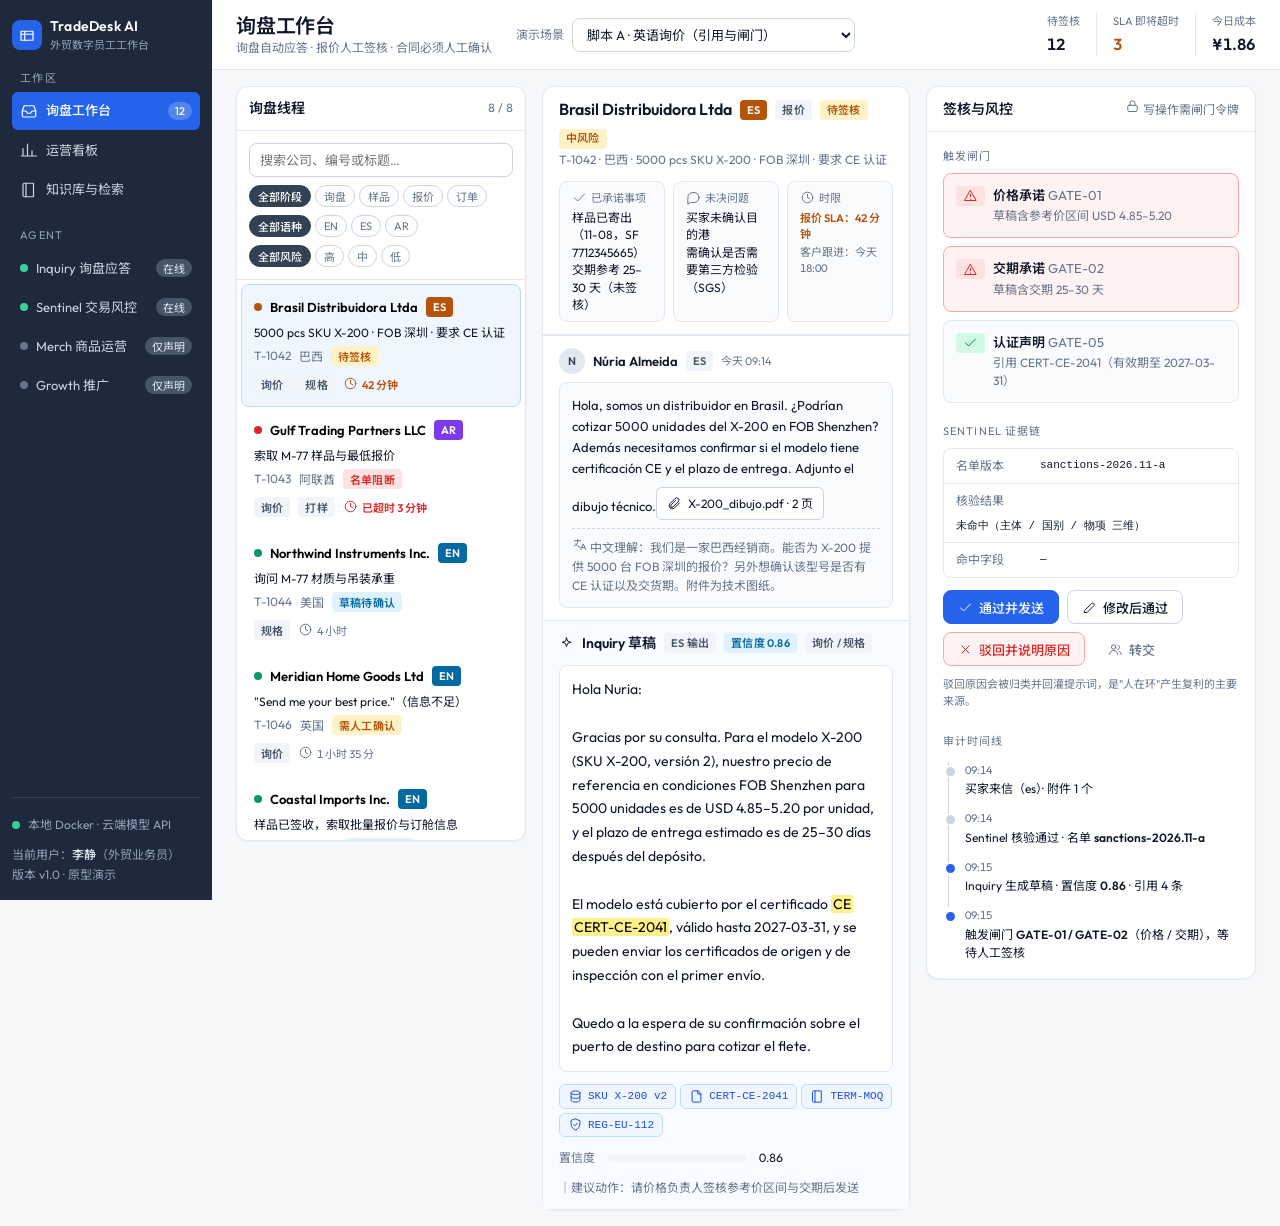
==== ui-prototype/index.html @ 77fba2d0 "S1: 时间维度骨架（状态机 + SQLite/PostgreSQL 双后端 + 11 条人审闸门 + 闸门令牌 + 审计哈希链） - domain: 8 状态枚举、线程状态/承诺台账/草稿/引用/令" ====
<!DOCTYPE html>
<html lang="zh-CN">
<head>
<meta charset="utf-8">
<meta name="viewport" content="width=device-width, initial-scale=1">
<title>询盘工作台 · TradeDesk AI Workbench</title>
<meta name="description" content="外贸业务员的 AI 数字员工工作台 —— 询盘应答 Agent（Inquiry）、交易风控 Agent（Sentinel）与人工签核闸门的原型界面">
<link rel="preconnect" href="https://fonts.googleapis.com">
<link rel="preconnect" href="https://fonts.gstatic.com" crossorigin>
<link href="https://fonts.googleapis.com/css2?family=Outfit:wght@400;500;600;700&family=Noto+Sans+SC:wght@400;500;700&display=swap" rel="stylesheet">
<link rel="stylesheet" href="assets/styles.css">
</head>
<body>
<div class="app">
  <!-- 左侧导航 -->
  <aside class="rail">
    <div class="brand">
      <div class="brand-mark" aria-hidden="true">
        <svg class="icon" viewBox="0 0 24 24" fill="none" stroke="currentColor" stroke-width="1.7" stroke-linecap="round" stroke-linejoin="round"><path d="M4 7h16v12H4z"/><path d="M4 11h16M9 7v12"/></svg>
      </div>
      <div>
        <div class="brand-name">TradeDesk AI</div>
        <div class="brand-sub">外贸数字员工工作台</div>
      </div>
    </div>

    <nav class="nav" aria-label="主导航">
      <div class="rail-label">工作区</div>
      <a href="index.html" aria-current="page"><svg class="icon" viewBox="0 0 24 24" fill="none" stroke="currentColor" stroke-width="1.6" stroke-linecap="round" stroke-linejoin="round"><path d="M3 12h5l2 3h4l2-3h5M3 12l2.5-7h13L21 12v6a2 2 0 0 1-2 2H5a2 2 0 0 1-2-2z"/></svg>询盘工作台<span class="count">12</span></a>
      <a href="dashboard.html"><svg class="icon" viewBox="0 0 24 24" fill="none" stroke="currentColor" stroke-width="1.6" stroke-linecap="round" stroke-linejoin="round"><path d="M4 20V10M10 20V4M16 20v-7M22 20H2"/></svg>运营看板</a>
      <a href="knowledge.html"><svg class="icon" viewBox="0 0 24 24" fill="none" stroke="currentColor" stroke-width="1.6" stroke-linecap="round" stroke-linejoin="round"><path d="M4 5a2 2 0 0 1 2-2h12v18H6a2 2 0 0 1-2-2z"/><path d="M8 3v18"/></svg>知识库与检索</a>

      <div class="rail-label" style="margin-top:16px">Agent</div>
      <button type="button"><span class="dot dot-live" aria-hidden="true"></span>Inquiry 询盘应答<span class="count">在线</span></button>
      <button type="button"><span class="dot dot-live" aria-hidden="true"></span>Sentinel 交易风控<span class="count">在线</span></button>
      <button type="button"><span class="dot dot-decl" aria-hidden="true"></span>Merch 商品运营<span class="count">仅声明</span></button>
      <button type="button"><span class="dot dot-decl" aria-hidden="true"></span>Growth 推广<span class="count">仅声明</span></button>
    </nav>

    <div class="rail-foot">
      <div class="agent-chip"><span class="dot dot-live" aria-hidden="true"></span><span>本地 Docker · 云端模型 API</span></div>
      <div style="margin-top:6px">当前用户：<b>李静</b>（外贸业务员）</div>
      <div style="margin-top:2px">版本 v1.0 · 原型演示</div>
    </div>
  </aside>

  <main class="main">
    <!-- 顶栏 -->
    <header class="topbar">
      <div>
        <h1>询盘工作台</h1>
        <div class="sub">询盘自动应答 · 报价人工签核 · 合同必须人工确认</div>
      </div>

      <div class="demo-select">
        <label for="demo-script">演示场景</label>
        <select class="select" id="demo-script"></select>
      </div>

      <div class="kpis">
        <div class="kpi">
          <span class="kpi-label">待签核</span>
          <span class="kpi-value" id="kpi-pending">12</span>
        </div>
        <div class="kpi">
          <span class="kpi-label">SLA 即将超时</span>
          <span class="kpi-value warn" id="kpi-sla">3</span>
        </div>
        <div class="kpi">
          <span class="kpi-label">今日成本</span>
          <span class="kpi-value" id="kpi-cost">¥1.86 <small>/ 预算 ¥2.40</small></span>
        </div>
      </div>
    </header>

    <!-- 三栏工作区 -->
    <div class="workbench">
      <!-- 左：线程看板 -->
      <section class="pane pane-threads" aria-label="询盘线程看板">
        <div class="pane-hd">
          <h2>询盘线程</h2>
          <span class="count" id="thread-count"></span>
        </div>
        <div class="filters">
          <div class="field">
            <label class="sr-only" for="thread-search">搜索线程</label>
            <input class="input" id="thread-search" type="search" placeholder="搜索公司、编号或标题…">
          </div>
          <div class="filter-row" data-group="stage" role="group" aria-label="按阶段筛选">
            <button class="chip" aria-pressed="true" data-value="all">全部阶段</button>
            <button class="chip" aria-pressed="false" data-value="INQUIRY">询盘</button>
            <button class="chip" aria-pressed="false" data-value="SAMPLING">样品</button>
            <button class="chip" aria-pressed="false" data-value="QUOTING">报价</button>
            <button class="chip" aria-pressed="false" data-value="ORDERED">订单</button>
          </div>
          <div class="filter-row" data-group="lang" role="group" aria-label="按语种筛选">
            <button class="chip" aria-pressed="true" data-value="all">全部语种</button>
            <button class="chip" aria-pressed="false" data-value="en">EN</button>
            <button class="chip" aria-pressed="false" data-value="es">ES</button>
            <button class="chip" aria-pressed="false" data-value="ar">AR</button>
          </div>
          <div class="filter-row" data-group="risk" role="group" aria-label="按风险筛选">
            <button class="chip" aria-pressed="true" data-value="all">全部风险</button>
            <button class="chip" aria-pressed="false" data-value="high">高</button>
            <button class="chip" aria-pressed="false" data-value="mid">中</button>
            <button class="chip" aria-pressed="false" data-value="low">低</button>
          </div>
        </div>
        <ul class="threads" id="thread-list" role="listbox" aria-label="询盘线程列表" tabindex="0"></ul>
      </section>

      <!-- 中：会话与草稿 -->
      <section class="pane conversation" id="conversation" aria-label="会话与草稿"></section>

      <!-- 右：签核与风控 -->
      <section class="pane" id="review" aria-label="签核与风控"></section>
    </div>
  </main>
</div>
<div class="toast-host" aria-live="polite"></div>
<script src="assets/data.js"></script>
<script src="assets/app.js"></script>
</body>
</html>
---- ui-prototype/assets/styles.css ----
/* ============================================================
   TradeDesk AI Workbench — 设计令牌
   依据 ui-ux-pro-max 生成的 design-system/tradedesk-ai-workbench/MASTER.md
   Density 8/10（密集型工作台）· Variance 5/10 · Motion 4/10
   配色：检索所得 "Industrial slate + stock green" 运营控制台方案
   （替换 MASTER 的 AI 紫：合规类高密度界面需要冷静中性底 + 高对比语义色）
   ============================================================ */
:root{
  /* 主色：石板灰（结构） */
  --color-primary:#334155;        --color-on-primary:#FFFFFF;
  --color-primary-strong:#1E293B;
  --color-secondary:#475569;      --color-on-secondary:#FFFFFF;
  /* 动作色：链接蓝（唯一用于可点击主操作） */
  --color-accent:#2563EB;         --color-on-accent:#FFFFFF;
  /* 语义色 */
  --color-success:#059669;        --color-on-success:#FFFFFF;
  --color-warning:#B45309;        --color-on-warning:#FFFFFF;
  --color-destructive:#DC2626;    --color-on-destructive:#FFFFFF;
  --color-info:#0369A1;           --color-on-info:#FFFFFF;
  /* 中性 */
  --color-background:#F6F7F9;
  --color-surface:#FFFFFF;
  --color-surface-alt:#FAFBFC;
  --color-foreground:#0F172A;
  --color-card-foreground:#0F172A;
  --color-muted:#F1F5F9;
  --color-muted-foreground:#64748B;
  --color-border:#E2E8F0;
  --color-border-strong:#CBD5E1;
  --color-ring:#2563EB;
  /* 语种标签色 */
  --lang-en:#0369A1; --lang-es:#B45309; --lang-ar:#7C3AED;
  /* 间距（density 8） */
  --space-xs:2px; --space-sm:4px; --space-md:8px; --space-lg:12px;
  --space-xl:16px; --space-2xl:24px; --space-3xl:32px;
  /* 圆角 */
  --radius-sm:6px; --radius-md:8px; --radius-lg:12px;
  /* 阴影 */
  --shadow-sm:0 1px 2px rgba(0,0,0,.05);
  --shadow-md:0 4px 6px rgba(0,0,0,.08);
  --shadow-lg:0 10px 15px rgba(0,0,0,.1);
  --shadow-xl:0 20px 25px rgba(0,0,0,.12);
  /* 字体 */
  --font-sans:"Outfit","Noto Sans SC",-apple-system,"Segoe UI","Microsoft YaHei",sans-serif;
  --font-mono:"JetBrains Mono","Cascadia Mono",Consolas,"Courier New",monospace;
  --fs-xs:11px; --fs-sm:12px; --fs-base:13px; --fs-md:14px; --fs-lg:16px; --fs-xl:20px;
  /* 层级 */
  --z-nav:20; --z-sticky:30; --z-drawer:40; --z-toast:50;
}
*{box-sizing:border-box}
html,body{height:100%}
body{
  margin:0; font-family:var(--font-sans); font-size:var(--fs-base); line-height:1.5;
  color:var(--color-foreground); background:var(--color-background);
  -webkit-font-smoothing:antialiased;
}
h1,h2,h3,h4{margin:0; font-weight:600; line-height:1.35}
p{margin:0}
a{color:var(--color-accent); text-decoration:none}
a:hover{text-decoration:underline}
button{font-family:inherit; font-size:inherit}
:focus-visible{outline:2px solid var(--color-ring); outline-offset:2px; border-radius:4px}
::selection{background:#BFDBFE}
.icon{width:18px;height:18px;flex:none;stroke:currentColor;fill:none;stroke-width:1.6;stroke-linecap:round;stroke-linejoin:round}
.icon-sm{width:15px;height:15px}
.icon-lg{width:22px;height:22px}
.sr-only{position:absolute;width:1px;height:1px;padding:0;margin:-1px;overflow:hidden;clip:rect(0,0,0,0);white-space:nowrap;border:0}

/* ---------- 布局骨架 ---------- */
.app{display:grid; grid-template-columns:212px 1fr; min-height:100vh}
.rail{
  background:var(--color-primary-strong); color:#E2E8F0; display:flex; flex-direction:column;
  padding:var(--space-xl) var(--space-lg); gap:var(--space-xl); position:sticky; top:0; height:100vh; z-index:var(--z-nav);
}
.brand{display:flex; align-items:center; gap:var(--space-md)}
.brand-mark{width:30px;height:30px;border-radius:var(--radius-md);background:var(--color-accent);display:grid;place-items:center;color:#fff;flex:none}
.brand-name{font-size:var(--fs-md);font-weight:600;color:#fff;letter-spacing:.2px}
.brand-sub{font-size:var(--fs-xs);color:#94A3B8}
.rail-label{font-size:var(--fs-xs);letter-spacing:.12em;text-transform:uppercase;color:#94A3B8;padding:0 var(--space-md) var(--space-sm)}
.nav{display:flex;flex-direction:column;gap:2px}
.nav a,.nav button{
  display:flex;align-items:center;gap:var(--space-md);padding:9px var(--space-md);border-radius:var(--radius-sm);
  color:#CBD5E1;text-decoration:none;font-size:var(--fs-base);cursor:pointer;border:0;background:none;text-align:left;width:100%;
  transition:background 180ms ease,color 180ms ease;
}
.nav a:hover,.nav button:hover{background:#334155;color:#fff;text-decoration:none}
.nav a[aria-current="page"]{background:var(--color-accent);color:#fff;font-weight:500}
.nav .count{margin-left:auto;font-size:var(--fs-xs);background:#475569;color:#E2E8F0;border-radius:999px;padding:1px 7px}
.nav a[aria-current="page"] .count{background:rgba(255,255,255,.22);color:#fff}
.rail-foot{margin-top:auto;border-top:1px solid #334155;padding-top:var(--space-lg);font-size:var(--fs-sm);color:#94A3B8}
.rail-foot b{color:#E2E8F0;font-weight:500}
.agent-chip{display:flex;align-items:center;gap:var(--space-md);padding:6px 0}
.dot{width:8px;height:8px;border-radius:50%;flex:none}
.dot-live{background:#34D399}.dot-decl{background:#64748B}

.main{display:flex;flex-direction:column;min-width:0;min-height:100vh}

/* ---------- 顶栏 ---------- */
.topbar{
  position:sticky;top:0;z-index:var(--z-sticky);background:var(--color-surface);border-bottom:1px solid var(--color-border);
  padding:var(--space-lg) var(--space-2xl);display:flex;align-items:center;gap:var(--space-2xl);flex-wrap:wrap;
}
.topbar h1{font-size:var(--fs-xl);letter-spacing:-.2px}
.topbar .sub{font-size:var(--fs-sm);color:var(--color-muted-foreground)}
.kpis{display:flex;gap:var(--space-xl);margin-left:auto;flex-wrap:wrap}
.kpi{display:flex;flex-direction:column;gap:2px;padding-left:var(--space-xl);border-left:1px solid var(--color-border)}
.kpi:first-child{border-left:0;padding-left:0}
.kpi-label{font-size:var(--fs-xs);color:var(--color-muted-foreground);display:flex;align-items:center;gap:4px}
.kpi-value{font-size:var(--fs-lg);font-weight:600;font-variant-numeric:tabular-nums}
.kpi-value.warn{color:var(--color-warning)}
.kpi-value.danger{color:var(--color-destructive)}
.kpi-value small{font-size:var(--fs-sm);font-weight:400;color:var(--color-muted-foreground)}

/* ---------- 通用控件 ---------- */
.btn{
  display:inline-flex;align-items:center;justify-content:center;gap:6px;min-height:34px;padding:0 14px;
  border-radius:var(--radius-md);border:1px solid var(--color-border-strong);background:var(--color-surface);
  color:var(--color-foreground);font-size:var(--fs-base);font-weight:500;cursor:pointer;
  transition:background 180ms ease,border-color 180ms ease,box-shadow 180ms ease,color 180ms ease;
}
.btn:hover{background:var(--color-muted)}
.btn:active{box-shadow:inset 0 1px 2px rgba(0,0,0,.08)}
.btn[disabled]{opacity:.5;cursor:not-allowed}
.btn-primary{background:var(--color-accent);border-color:var(--color-accent);color:var(--color-on-accent)}
.btn-primary:hover{background:#1D4ED8;border-color:#1D4ED8}
.btn-danger{background:var(--color-destructive);border-color:var(--color-destructive);color:var(--color-on-destructive)}
.btn-danger:hover{background:#B91C1C;border-color:#B91C1C}
.btn-danger-ghost{color:var(--color-destructive);border-color:#FCA5A5;background:#FEF2F2}
.btn-danger-ghost:hover{background:#FEE2E2}
.btn-sm{min-height:28px;padding:0 10px;font-size:var(--fs-sm)}
.btn-ghost{border-color:transparent;background:transparent;color:var(--color-muted-foreground)}
.btn-ghost:hover{background:var(--color-muted);color:var(--color-foreground)}
.input,.select{
  width:100%;min-height:34px;padding:6px 10px;border:1px solid var(--color-border-strong);border-radius:var(--radius-md);
  background:var(--color-surface);color:var(--color-foreground);font-size:var(--fs-base);font-family:inherit;
  transition:border-color 180ms ease,box-shadow 180ms ease;
}
.input:focus,.select:focus{outline:none;border-color:var(--color-accent);box-shadow:0 0 0 3px rgba(37,99,235,.16)}
label{font-size:var(--fs-sm);color:var(--color-muted-foreground)}
.field{display:flex;flex-direction:column;gap:var(--space-sm)}

.chip{
  display:inline-flex;align-items:center;gap:4px;height:24px;padding:0 9px;border-radius:999px;
  border:1px solid var(--color-border-strong);background:var(--color-surface);color:var(--color-muted-foreground);
  font-size:var(--fs-sm);cursor:pointer;transition:background 180ms ease,border-color 180ms ease,color 180ms ease;
}
.chip:hover{background:var(--color-muted);color:var(--color-foreground)}
.chip[aria-pressed="true"]{background:var(--color-primary);border-color:var(--color-primary);color:#fff;font-weight:500}
.badge{
  display:inline-flex;align-items:center;gap:3px;height:20px;padding:0 7px;border-radius:4px;
  font-size:var(--fs-xs);font-weight:600;letter-spacing:.02em;white-space:nowrap;
}
.badge-neutral{background:var(--color-muted);color:#475569}
.badge-info{background:#E0F2FE;color:var(--color-info)}
.badge-success{background:#D1FAE5;color:#047857}
.badge-warning{background:#FEF3C7;color:var(--color-warning)}
.badge-danger{background:#FEE2E2;color:var(--color-destructive)}
.badge-lang{color:#fff}
.lang-en{background:var(--lang-en)}.lang-es{background:var(--lang-es)}.lang-ar{background:var(--lang-ar)}

.card{background:var(--color-surface);border:1px solid var(--color-border);border-radius:var(--radius-lg);box-shadow:var(--shadow-sm)}
.panel-hd{
  display:flex;align-items:center;gap:var(--space-md);padding:var(--space-lg) var(--space-xl);
  border-bottom:1px solid var(--color-border);
}
.panel-hd h2{font-size:var(--fs-md)}
.panel-hd .hint{font-size:var(--fs-sm);color:var(--color-muted-foreground);margin-left:auto}
.panel-body{padding:var(--space-xl)}
.section-title{font-size:var(--fs-xs);letter-spacing:.1em;text-transform:uppercase;color:var(--color-muted-foreground);margin-bottom:var(--space-md)}

/* ---------- 工作台三栏 ---------- */
.workbench{display:grid;grid-template-columns:320px minmax(0,1fr) 360px;gap:var(--space-xl);padding:var(--space-xl) var(--space-2xl);align-items:start}
.pane{background:var(--color-surface);border:1px solid var(--color-border);border-radius:var(--radius-lg);box-shadow:var(--shadow-sm);min-width:0}
.pane-hd{display:flex;align-items:center;gap:var(--space-md);padding:var(--space-lg) var(--space-lg);border-bottom:1px solid var(--color-border)}
.pane-hd h2{font-size:var(--fs-md)}
.pane-hd .count{margin-left:auto;font-size:var(--fs-sm);color:var(--color-muted-foreground);font-variant-numeric:tabular-nums}
.pane-body{padding:var(--space-lg)}

/* 线程看板 */
.filters{display:flex;flex-direction:column;gap:var(--space-md);padding:var(--space-lg);border-bottom:1px solid var(--color-border)}
.filter-row{display:flex;gap:var(--space-sm);flex-wrap:wrap}
.filter-row .chip{height:22px;font-size:var(--fs-xs);padding:0 8px}
.threads{list-style:none;margin:0;padding:var(--space-sm);max-height:calc(100vh - 340px);overflow:auto}
.thread{
  width:100%;text-align:left;border:1px solid transparent;border-radius:var(--radius-md);background:transparent;
  padding:var(--space-lg);cursor:pointer;display:flex;flex-direction:column;gap:6px;
  transition:background 180ms ease,border-color 180ms ease;
}
.thread:hover{background:var(--color-surface-alt);border-color:var(--color-border)}
.thread[aria-selected="true"]{background:#EFF6FF;border-color:#BFDBFE}
.thread-top{display:flex;align-items:center;gap:var(--space-md)}
.thread-co{font-weight:600;font-size:var(--fs-base);overflow:hidden;text-overflow:ellipsis;white-space:nowrap}
.thread-meta{display:flex;align-items:center;gap:var(--space-md);flex-wrap:wrap;font-size:var(--fs-sm);color:var(--color-muted-foreground)}
.thread-title{font-size:var(--fs-sm);color:var(--color-foreground);overflow:hidden;text-overflow:ellipsis;white-space:nowrap}
.thread-foot{display:flex;align-items:center;gap:var(--space-md);margin-top:2px}
.sla{display:inline-flex;align-items:center;gap:4px;font-size:var(--fs-xs);font-variant-numeric:tabular-nums}
.sla-ok{color:var(--color-muted-foreground)}.sla-warn{color:var(--color-warning);font-weight:600}.sla-over{color:var(--color-destructive);font-weight:600}
.risk-dot{width:8px;height:8px;border-radius:50%;flex:none}
.risk-low{background:var(--color-success)}.risk-mid{background:var(--color-warning)}.risk-high{background:var(--color-destructive)}

/* 会话与草稿 */
.conversation{display:flex;flex-direction:column}
.conv-head{padding:var(--space-lg) var(--space-xl);border-bottom:1px solid var(--color-border)}
.conv-title{display:flex;align-items:center;gap:var(--space-md);flex-wrap:wrap}
.conv-title h2{font-size:var(--fs-lg)}
.conv-sub{font-size:var(--fs-sm);color:var(--color-muted-foreground);margin-top:2px}
.ctx-strip{display:grid;grid-template-columns:repeat(3,1fr);gap:var(--space-md);margin-top:var(--space-lg)}
.ctx-cell{background:var(--color-surface-alt);border:1px solid var(--color-border);border-radius:var(--radius-md);padding:var(--space-md) var(--space-lg)}
.ctx-cell .k{font-size:var(--fs-xs);color:var(--color-muted-foreground);display:flex;align-items:center;gap:4px}
.ctx-cell .v{font-size:var(--fs-sm);margin-top:3px;line-height:1.45}
.msg{padding:var(--space-lg) var(--space-xl);border-top:1px solid var(--color-border)}
.msg:first-of-type{border-top:0}
.msg-role{display:flex;align-items:center;gap:var(--space-md);margin-bottom:var(--space-md)}
.avatar{width:26px;height:26px;border-radius:50%;display:grid;place-items:center;font-size:var(--fs-xs);font-weight:600;flex:none}
.avatar-buyer{background:#E2E8F0;color:#334155}.avatar-agent{background:#DBEAFE;color:#1D4ED8}
.msg-name{font-weight:600;font-size:var(--fs-base)}
.msg-time{font-size:var(--fs-xs);color:var(--color-muted-foreground)}
.bubble{background:var(--color-surface-alt);border:1px solid var(--color-border);border-radius:var(--radius-md);padding:var(--space-lg);font-size:var(--fs-base);line-height:1.6}
.bubble-ar{direction:rtl;text-align:right;font-size:var(--fs-md);line-height:1.9}
.trans{font-size:var(--fs-sm);color:var(--color-muted-foreground);margin-top:var(--space-md);padding-top:var(--space-md);border-top:1px dashed var(--color-border-strong)}
.attach{display:inline-flex;align-items:center;gap:6px;margin-top:var(--space-md);padding:6px 10px;border:1px solid var(--color-border-strong);border-radius:var(--radius-sm);background:var(--color-surface);font-size:var(--fs-sm);cursor:pointer}
.attach:hover{background:var(--color-muted)}

.draft{padding:var(--space-lg) var(--space-xl);border-top:1px solid var(--color-border);background:#F8FBFF}
.draft-hd{display:flex;align-items:center;gap:var(--space-md);margin-bottom:var(--space-lg);flex-wrap:wrap}
.draft-hd h3{font-size:var(--fs-md)}
.draft-body{background:var(--color-surface);border:1px solid var(--color-border);border-radius:var(--radius-md);padding:var(--space-lg);line-height:1.7;font-size:var(--fs-md);white-space:pre-wrap}
.draft-body mark{background:#FEF08A;padding:0 2px;border-radius:2px}
.citation{display:flex;flex-wrap:wrap;gap:var(--space-sm);margin-top:var(--space-lg)}
.cite{
  display:inline-flex;align-items:center;gap:5px;padding:3px 8px;border-radius:var(--radius-sm);
  background:#EFF6FF;border:1px solid #BFDBFE;color:#1D4ED8;font-family:var(--font-mono);font-size:var(--fs-xs);
  cursor:pointer;transition:background 180ms ease;
}
.cite:hover{background:#DBEAFE}
.cite.expired{background:#FEF2F2;border-color:#FECACA;color:#B91C1C;cursor:not-allowed}
.meta-row{display:flex;gap:var(--space-lg);flex-wrap:wrap;margin-top:var(--space-lg);align-items:center}
.conflict{display:flex;align-items:center;gap:var(--space-md);padding:var(--space-md) var(--space-lg);border-radius:var(--radius-md);background:#FEF2F2;border:1px solid #FECACA;color:#991B1B;font-size:var(--fs-sm)}
.conflict.low{background:#FFFBEB;border-color:#FDE68A;color:#92400E}
.suggest{display:flex;gap:var(--space-sm);flex-wrap:wrap;margin-top:var(--space-md)}

/* 签核与风控 */
.gates{display:flex;flex-direction:column;gap:var(--space-md)}
.gate{display:flex;gap:var(--space-md);align-items:flex-start;padding:var(--space-lg);border:1px solid var(--color-border);border-radius:var(--radius-md);background:var(--color-surface-alt)}
.gate.hit{border-color:#FCA5A5;background:#FEF2F2}
.gate .g-title{font-weight:600;font-size:var(--fs-base)}
.gate .g-desc{font-size:var(--fs-sm);color:var(--color-muted-foreground);margin-top:2px}
.evidence{margin-top:var(--space-md);border:1px solid var(--color-border);border-radius:var(--radius-md);overflow:hidden}
.evidence-row{display:flex;gap:var(--space-md);padding:var(--space-md) var(--space-lg);border-bottom:1px solid var(--color-border);font-size:var(--fs-sm);flex-wrap:wrap}
.evidence-row:last-child{border-bottom:0}
.evidence-row .k{color:var(--color-muted-foreground);min-width:76px}
.evidence-row .v{font-family:var(--font-mono);font-size:var(--fs-xs)}
.actions{display:flex;gap:var(--space-md);flex-wrap:wrap;margin-top:var(--space-lg)}
.timeline{list-style:none;margin:var(--space-lg) 0 0;padding:0}
.timeline li{position:relative;padding:0 0 var(--space-lg) var(--space-xl);border-left:1px solid var(--color-border-strong);margin-left:5px}
.timeline li:last-child{border-left-color:transparent;padding-bottom:0}
.timeline li::before{content:"";position:absolute;left:-5px;top:3px;width:9px;height:9px;border-radius:50%;background:var(--color-border-strong);border:2px solid var(--color-surface)}
.timeline li.is-accent::before{background:var(--color-accent)}
.timeline li.is-danger::before{background:var(--color-destructive)}
.tl-time{font-size:var(--fs-xs);color:var(--color-muted-foreground);font-variant-numeric:tabular-nums}
.tl-text{font-size:var(--fs-sm);margin-top:2px}
.tl-text b{font-weight:600}

/* 阻断态 */
.blocked{border:1px solid #FCA5A5;background:#FEF2F2;border-radius:var(--radius-md);padding:var(--space-xl)}
.blocked h3{color:#991B1B;font-size:var(--fs-md);display:flex;align-items:center;gap:var(--space-md)}
.blocked p{font-size:var(--fs-sm);color:#7F1D1D;margin-top:var(--space-md);line-height:1.6}

/* 表格 / 看板 */
.table-wrap{overflow:auto}
table{width:100%;border-collapse:collapse;font-size:var(--fs-sm)}
th,td{text-align:left;padding:10px var(--space-lg);border-bottom:1px solid var(--color-border);white-space:nowrap}
th{font-size:var(--fs-xs);text-transform:uppercase;letter-spacing:.06em;color:var(--color-muted-foreground);font-weight:600;background:var(--color-surface-alt);position:sticky;top:0}
td.num{text-align:right;font-variant-numeric:tabular-nums;font-family:var(--font-mono)}
tbody tr:hover{background:var(--color-surface-alt)}
.bar-track{height:8px;border-radius:999px;background:var(--color-muted);overflow:hidden;min-width:80px}
.bar-fill{height:100%;border-radius:999px;transition:width 400ms ease}
.legend{display:flex;gap:var(--space-xl);flex-wrap:wrap;font-size:var(--fs-sm);color:var(--color-muted-foreground)}
.legend i{width:10px;height:10px;border-radius:3px;display:inline-block;margin-right:5px;vertical-align:-1px}
.grid-2{display:grid;grid-template-columns:repeat(auto-fit,minmax(320px,1fr));gap:var(--space-xl)}
.grid-3{display:grid;grid-template-columns:repeat(auto-fit,minmax(260px,1fr));gap:var(--space-xl)}
.stat-line{display:flex;align-items:baseline;gap:var(--space-md)}
.stat-line .v{font-size:var(--fs-xl);font-weight:600;font-variant-numeric:tabular-nums}
.stat-line .l{font-size:var(--fs-sm);color:var(--color-muted-foreground)}
.threshold{font-size:var(--fs-xs);color:var(--color-muted-foreground)}
.pill-row{display:flex;gap:var(--space-sm);flex-wrap:wrap}

/* 知识库页 */
.pipeline{display:flex;gap:var(--space-sm);flex-wrap:wrap;align-items:stretch}
.step{flex:1 1 150px;min-width:150px;border:1px solid var(--color-border);border-radius:var(--radius-md);padding:var(--space-lg);background:var(--color-surface)}
.step .n{width:20px;height:20px;border-radius:50%;background:var(--color-primary);color:#fff;font-size:var(--fs-xs);display:grid;place-items:center;font-weight:600}
.step .t{font-weight:600;font-size:var(--fs-sm);margin-top:var(--space-md)}
.step .d{font-size:var(--fs-xs);color:var(--color-muted-foreground);margin-top:2px}
.evidence-card{border:1px solid var(--color-border);border-radius:var(--radius-md);padding:var(--space-lg);background:var(--color-surface)}
.evidence-card + .evidence-card{margin-top:var(--space-md)}
.ev-top{display:flex;align-items:center;gap:var(--space-md);flex-wrap:wrap}
.ev-score{margin-left:auto;font-family:var(--font-mono);font-size:var(--fs-xs);color:var(--color-muted-foreground)}
.ev-body{font-size:var(--fs-sm);margin-top:var(--space-md);line-height:1.6}
.ev-foot{display:flex;gap:var(--space-lg);margin-top:var(--space-md);font-size:var(--fs-xs);color:var(--color-muted-foreground);flex-wrap:wrap}
.ev-foot code{font-family:var(--font-mono);background:var(--color-muted);padding:1px 5px;border-radius:3px;color:#334155}
.term-row{display:grid;grid-template-columns:1.1fr .9fr .9fr .9fr;gap:var(--space-lg);padding:10px var(--space-lg);border-bottom:1px solid var(--color-border);font-size:var(--fs-sm)}
.term-row.head{font-size:var(--fs-xs);text-transform:uppercase;letter-spacing:.06em;color:var(--color-muted-foreground);font-weight:600;background:var(--color-surface-alt)}
.term-row .forbid{color:var(--color-destructive);text-decoration:line-through}

/* Toast */
.toast-host{position:fixed;right:var(--space-2xl);bottom:var(--space-2xl);display:flex;flex-direction:column;gap:var(--space-md);z-index:var(--z-toast)}
.toast{
  background:var(--color-primary-strong);color:#fff;padding:var(--space-lg) var(--space-xl);border-radius:var(--radius-md);
  box-shadow:var(--shadow-lg);font-size:var(--fs-sm);display:flex;align-items:center;gap:var(--space-md);max-width:380px;
  animation:slide-in 240ms ease;
}
.toast.warn{background:#92400E}.toast.danger{background:#991B1B}
@keyframes slide-in{from{opacity:0;transform:translateY(8px)}to{opacity:1;transform:none}}
@media (prefers-reduced-motion:reduce){*{animation:none!important;transition:none!important}}

/* 演示脚本切换 */
.demo-select{display:flex;align-items:center;gap:var(--space-md)}
.demo-select label{font-size:var(--fs-sm);color:var(--color-muted-foreground)}
.demo-select select{width:auto;min-width:190px}

/* 响应式 */
@media (max-width:1440px){
  .workbench{grid-template-columns:290px minmax(0,1fr) 330px}
}
@media (max-width:1200px){
  .workbench{grid-template-columns:minmax(0,1fr)}
  .pane-threads{max-height:340px}
  .threads{max-height:260px}
}
@media (max-width:860px){
  .app{grid-template-columns:1fr}
  .rail{position:static;height:auto;flex-direction:row;align-items:center;overflow-x:auto;gap:var(--space-xl);padding:var(--space-lg)}
  .rail-foot,.rail-label{display:none}
  .nav{flex-direction:row;flex-wrap:nowrap;flex:none}
  .nav a,.nav button{white-space:nowrap;padding:8px 10px}
  .brand{flex:none}
  .brand-sub{display:none}
  .kpis{margin-left:0;width:100%}
  .topbar{gap:var(--space-lg);padding:var(--space-lg)}
  .demo-select label{white-space:nowrap}
  .workbench{padding:var(--space-lg)}
  .ctx-strip{grid-template-columns:1fr}
  .term-row{grid-template-columns:1fr 1fr}
  .term-row.head{display:none}
}
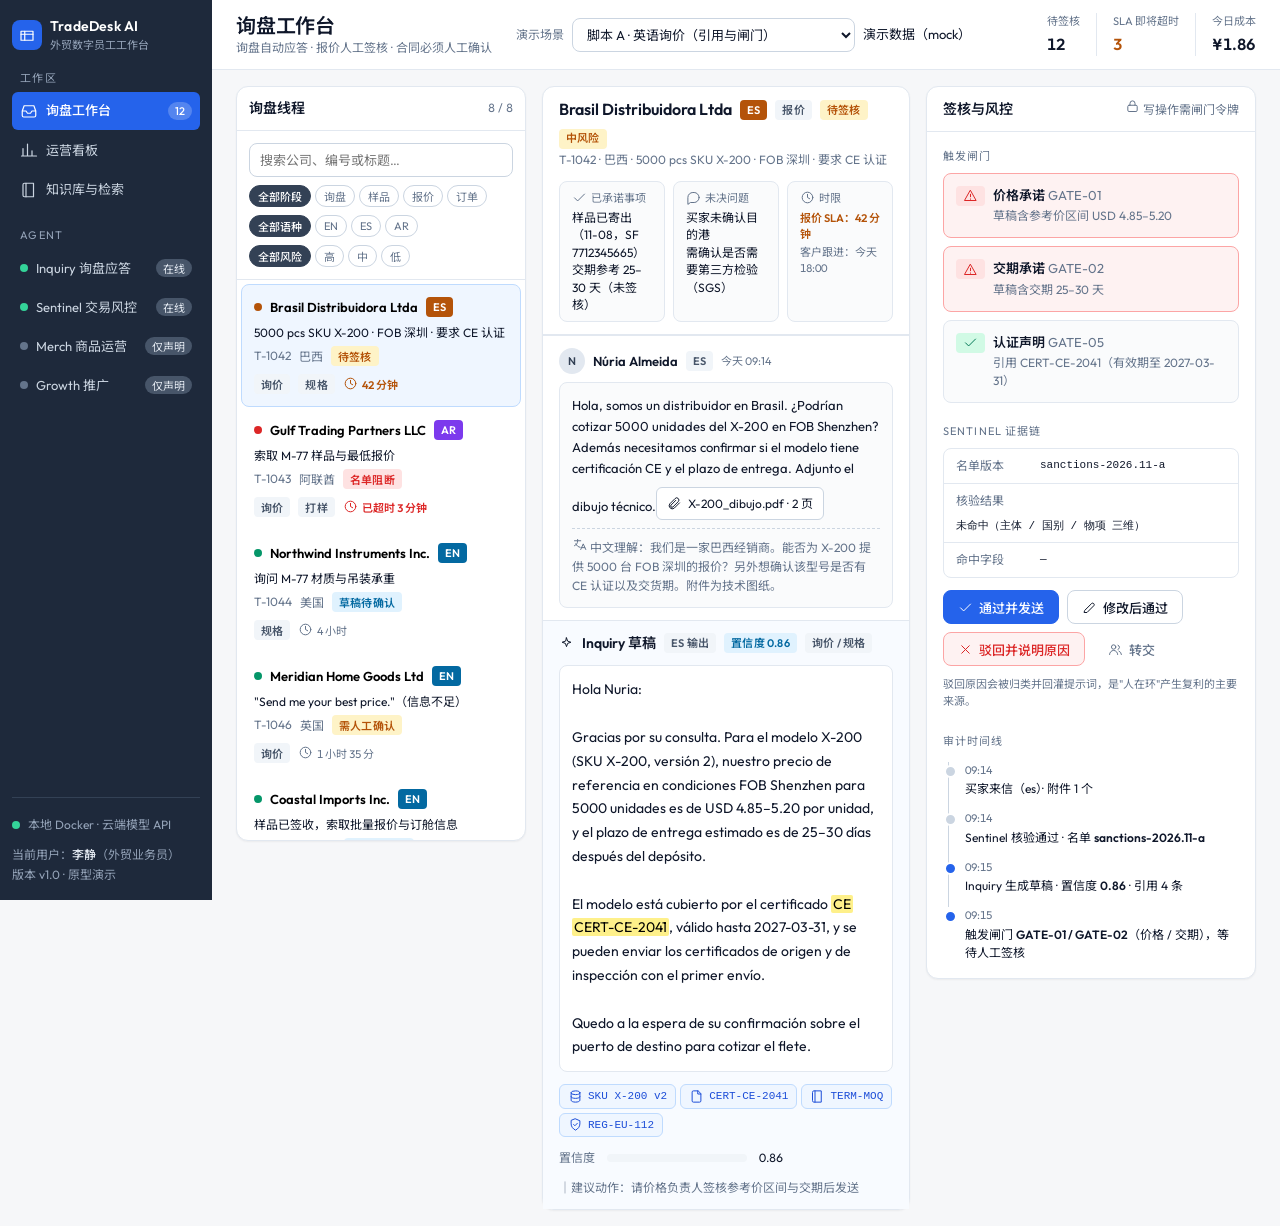
==== commit 6e432fc0: "S6-1b: 前端接真数据（配置开关 + API 客户端 + app.js 真数据分支） 目标：把 ui-prototype 从“纯静态 mock”变成“默认 mock、可切真数据”。 验收：`scr" ====
--- a/ui-prototype/index.html
+++ b/ui-prototype/index.html
@@ -55,6 +55,7 @@
       <div class="demo-select">
         <label for="demo-script">演示场景</label>
         <select class="select" id="demo-script"></select>
+        <span class="hint" id="data-source">演示数据（mock）</span>
       </div>
 
       <div class="kpis">
@@ -118,7 +119,9 @@
   </main>
 </div>
 <div class="toast-host" aria-live="polite"></div>
+<script src="assets/config.js"></script>
 <script src="assets/data.js"></script>
+<script src="assets/api.js"></script>
 <script src="assets/app.js"></script>
 </body>
 </html>
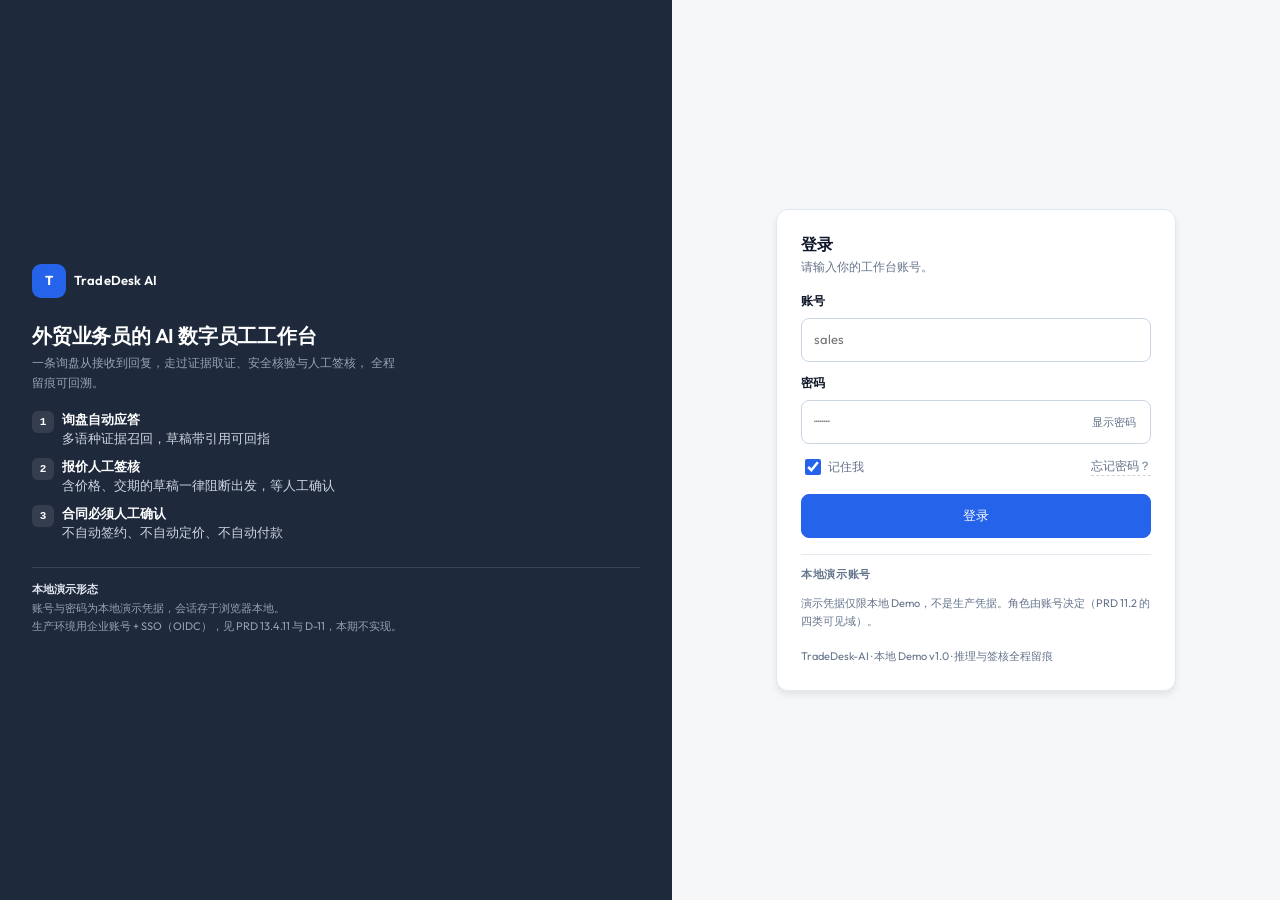
==== commit b0d6914a: "S6-4: 登录与角色可见域 —— 账号密码登录（不是点选角色） 登录（ui-ux-pro-max 设计，Trust & Authority 布局）： - ui-prototype/login.htm" ====
--- a/ui-prototype/index.html
+++ b/ui-prototype/index.html
@@ -39,8 +39,9 @@
 
     <div class="rail-foot">
       <div class="agent-chip"><span class="dot dot-live" aria-hidden="true"></span><span>本地 Docker · 云端模型 API</span></div>
-      <div style="margin-top:6px">当前用户：<b>李静</b>（外贸业务员）</div>
-      <div style="margin-top:2px">版本 v1.0 · 原型演示</div>
+      <div style="margin-top:6px" id="current-user">当前用户：<b>—</b></div>
+      <div style="margin-top:4px"><button type="button" class="signout" id="signout">切换身份</button></div>
+      <div style="margin-top:2px">版本 v1.0 · 本地 Demo</div>
     </div>
   </aside>
 
@@ -114,12 +115,13 @@
       <section class="pane conversation" id="conversation" aria-label="会话与草稿"></section>
 
       <!-- 右：签核与风控 -->
-      <section class="pane" id="review" aria-label="签核与风控"></section>
+      <section class="pane pane-review" id="review" aria-label="签核与风控"></section>
     </div>
   </main>
 </div>
 <div class="toast-host" aria-live="polite"></div>
 <script src="assets/config.js"></script>
+<script src="assets/auth.js"></script>
 <script src="assets/data.js"></script>
 <script src="assets/api.js"></script>
 <script src="assets/app.js"></script>
--- a/ui-prototype/assets/styles.css
+++ b/ui-prototype/assets/styles.css
@@ -5,6 +5,17 @@
    配色：检索所得 "Industrial slate + stock green" 运营控制台方案
    （替换 MASTER 的 AI 紫：合规类高密度界面需要冷静中性底 + 高对比语义色）
    ============================================================ */
+/* 角色可见域（S6-4）：**演示级，不是鉴权**——真实鉴权在生产环境用 OIDC（PRD D-11） */
+body.role-exec .pane-threads,
+body.role-exec .pane.conversation,
+body.role-exec .pane-review{display:none}
+body.role-exec .workbench{grid-template-columns:minmax(0,1fr)}
+body.role-compliance .draft-body{display:none}
+body.role-compliance .actions{display:none}
+.signout{font:inherit;font-size:var(--fs-xs);color:#94A3B8;background:transparent;border:1px solid rgba(255,255,255,.18);
+  border-radius:var(--radius-sm);padding:2px var(--space-md);cursor:pointer;min-height:26px}
+.signout:hover{color:#fff;border-color:rgba(255,255,255,.4)}
+.signout:focus-visible{outline:2px solid var(--color-accent);outline-offset:2px}
 :root{
   /* 主色：石板灰（结构） */
   --color-primary:#334155;        --color-on-primary:#FFFFFF;
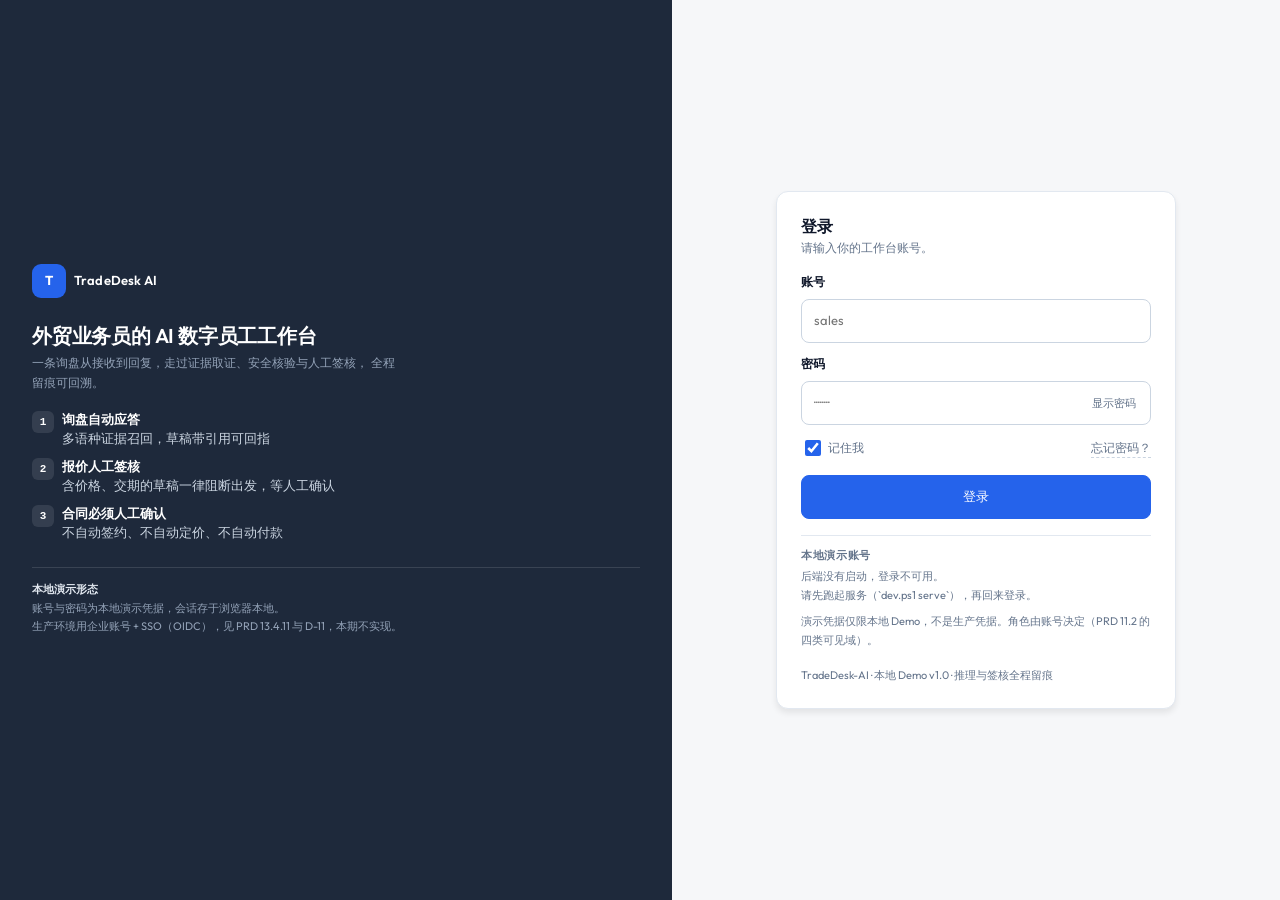
==== commit f1e80f94: "前端：侧栏 Agent 条目可点 —— 补上角色契约抽屉 问题   侧栏那四个 Agent（Inquiry / Sentinel / Merch / Growth）是**写死的按钮、没绑任何事件**，" ====
--- a/ui-prototype/index.html
+++ b/ui-prototype/index.html
@@ -31,10 +31,10 @@
       <a href="knowledge.html"><svg class="icon" viewBox="0 0 24 24" fill="none" stroke="currentColor" stroke-width="1.6" stroke-linecap="round" stroke-linejoin="round"><path d="M4 5a2 2 0 0 1 2-2h12v18H6a2 2 0 0 1-2-2z"/><path d="M8 3v18"/></svg>知识库与检索</a>
 
       <div class="rail-label" style="margin-top:16px">Agent</div>
-      <button type="button"><span class="dot dot-live" aria-hidden="true"></span>Inquiry 询盘应答<span class="count">在线</span></button>
-      <button type="button"><span class="dot dot-live" aria-hidden="true"></span>Sentinel 交易风控<span class="count">在线</span></button>
-      <button type="button"><span class="dot dot-decl" aria-hidden="true"></span>Merch 商品运营<span class="count">仅声明</span></button>
-      <button type="button"><span class="dot dot-decl" aria-hidden="true"></span>Growth 推广<span class="count">仅声明</span></button>
+      <button type="button" data-agent-id="inquiry.reply" aria-haspopup="dialog" title="查看角色契约"><span class="dot dot-live" aria-hidden="true"></span>Inquiry 询盘应答<span class="count">在线</span></button>
+      <button type="button" data-agent-id="sentinel.risk" aria-haspopup="dialog" title="查看角色契约"><span class="dot dot-live" aria-hidden="true"></span>Sentinel 交易风控<span class="count">在线</span></button>
+      <button type="button" data-agent-id="merch.listing" aria-haspopup="dialog" title="查看角色契约"><span class="dot dot-decl" aria-hidden="true"></span>Merch 商品运营<span class="count">仅声明</span></button>
+      <button type="button" data-agent-id="growth.campaign" aria-haspopup="dialog" title="查看角色契约"><span class="dot dot-decl" aria-hidden="true"></span>Growth 推广<span class="count">仅声明</span></button>
     </nav>
 
     <div class="rail-foot">
--- a/ui-prototype/assets/styles.css
+++ b/ui-prototype/assets/styles.css
@@ -353,4 +353,35 @@
   .ctx-strip{grid-template-columns:1fr}
   .term-row{grid-template-columns:1fr 1fr}
   .term-row.head{display:none}
-}+}
+
+/* ---------- Agent 契约抽屉 ---------- */
+.drawer{position:fixed;inset:0;background:rgba(15,23,42,.45);display:none;z-index:60}
+.drawer.is-open{display:block}
+.drawer-panel{position:absolute;top:0;right:0;height:100%;width:min(520px,92vw);background:var(--color-surface);
+  box-shadow:-14px 0 44px rgba(15,23,42,.20);display:flex;flex-direction:column;animation:drawer-in .18s ease-out}
+@keyframes drawer-in{from{transform:translateX(16px);opacity:.6}to{transform:none;opacity:1}}
+.drawer-head{display:flex;align-items:flex-start;gap:var(--space-lg);padding:var(--space-2xl);
+  border-bottom:1px solid var(--color-border)}
+.drawer-eyebrow{font-size:var(--fs-xs);letter-spacing:.12em;text-transform:uppercase;color:var(--color-muted-foreground)}
+.drawer-title{margin:var(--space-xs) 0 0;font-size:var(--fs-xl);letter-spacing:-.2px}
+.drawer-close{margin-left:auto;width:30px;height:30px;border-radius:var(--radius-sm);border:1px solid var(--color-border);
+  background:var(--color-surface);color:var(--color-muted-foreground);font-size:18px;line-height:1;cursor:pointer}
+.drawer-close:hover{background:var(--color-muted);color:var(--color-foreground)}
+.drawer-body{padding:var(--space-2xl);overflow:auto}
+.drawer-body h3{margin:var(--space-2xl) 0 var(--space-md);font-size:var(--fs-sm);letter-spacing:.06em;
+  text-transform:uppercase;color:var(--color-muted-foreground)}
+.drawer-note{border-radius:var(--radius-md);padding:var(--space-lg);font-size:var(--fs-sm);line-height:1.6;margin-bottom:var(--space-lg)}
+.drawer-note.is-ok{background:#ECFDF5;color:#065F46;border:1px solid #A7F3D0}
+.drawer-note.is-warn{background:#FFFBEB;color:#92400E;border:1px solid #FDE68A}
+.drawer-grid{display:grid;grid-template-columns:1fr 1fr;gap:var(--space-xl)}
+.drawer-grid h3{margin-top:0}
+.drawer-list{margin:0;padding-left:var(--space-xl);font-size:var(--fs-base);line-height:1.8}
+.drawer-list.is-off{color:var(--color-muted-foreground)}
+.drawer-table{width:100%;border-collapse:collapse;font-size:var(--fs-sm)}
+.drawer-table th,.drawer-table td{text-align:left;padding:var(--space-md);border-bottom:1px solid var(--color-border)}
+.drawer-table th{color:var(--color-muted-foreground);font-weight:500;font-size:var(--fs-xs);letter-spacing:.06em;
+  text-transform:uppercase}
+.drawer-foot{margin-top:var(--space-2xl);padding-top:var(--space-lg);border-top:1px solid var(--color-border);
+  font-size:var(--fs-xs);color:var(--color-muted-foreground)}
+.drawer-foot code{background:var(--color-muted);border-radius:var(--radius-sm);padding:1px 5px}
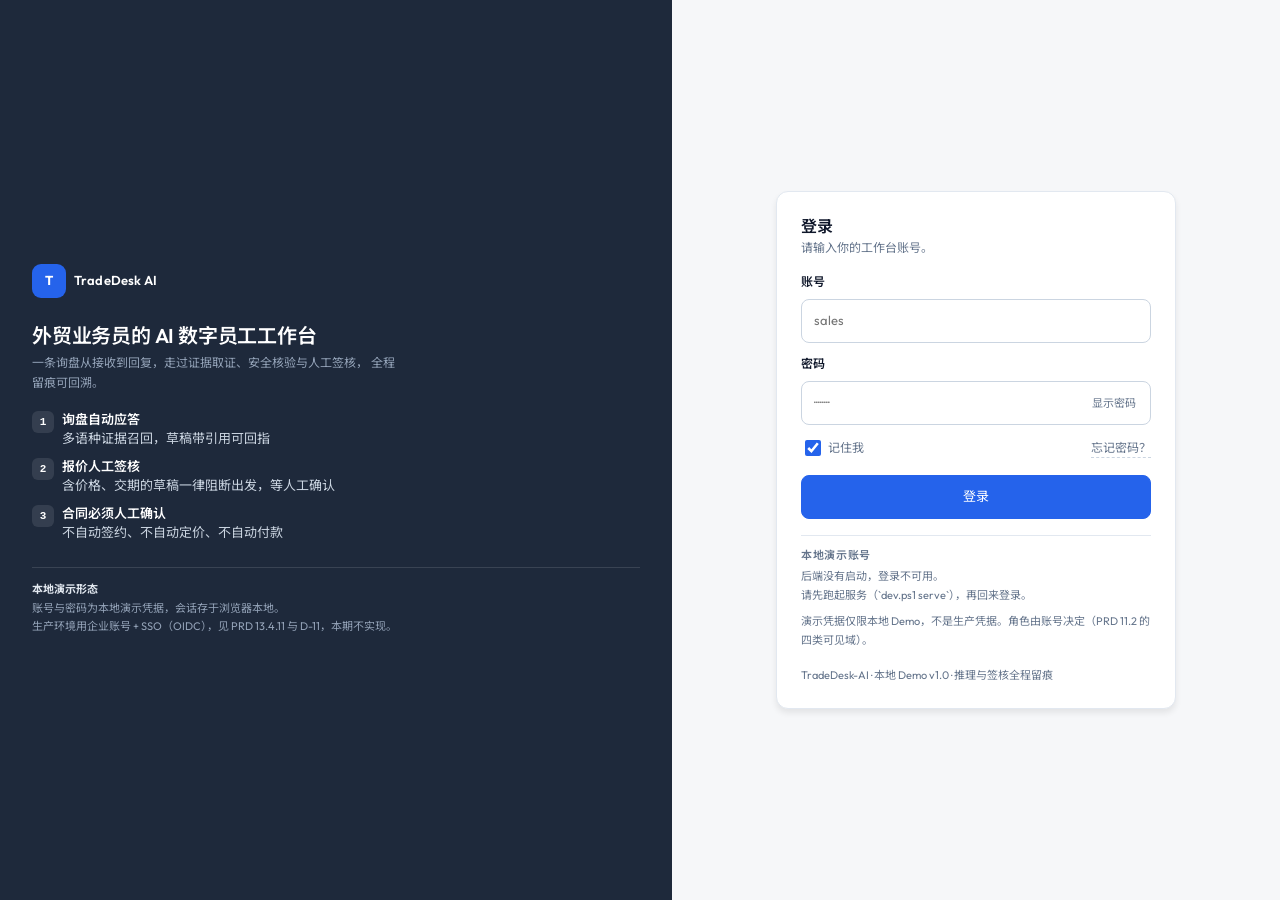
==== commit c36e3777: "修复：静态托管不再被浏览器缓存（本地 Demo 改前端后"点了没反应"的真因） 现象   侧栏 Agent 改成可点后，浏览器里仍点不动 —— 服务端返回的明明是新文件   （已核对：index.ht" ====
--- a/ui-prototype/index.html
+++ b/ui-prototype/index.html
@@ -41,7 +41,7 @@
       <div class="agent-chip"><span class="dot dot-live" aria-hidden="true"></span><span>本地 Docker · 云端模型 API</span></div>
       <div style="margin-top:6px" id="current-user">当前用户：<b>—</b></div>
       <div style="margin-top:4px"><button type="button" class="signout" id="signout">切换身份</button></div>
-      <div style="margin-top:2px">版本 v1.0 · 本地 Demo</div>
+      <div style="margin-top:2px">版本 v1.0.1 · 本地 Demo</div>
     </div>
   </aside>
 
